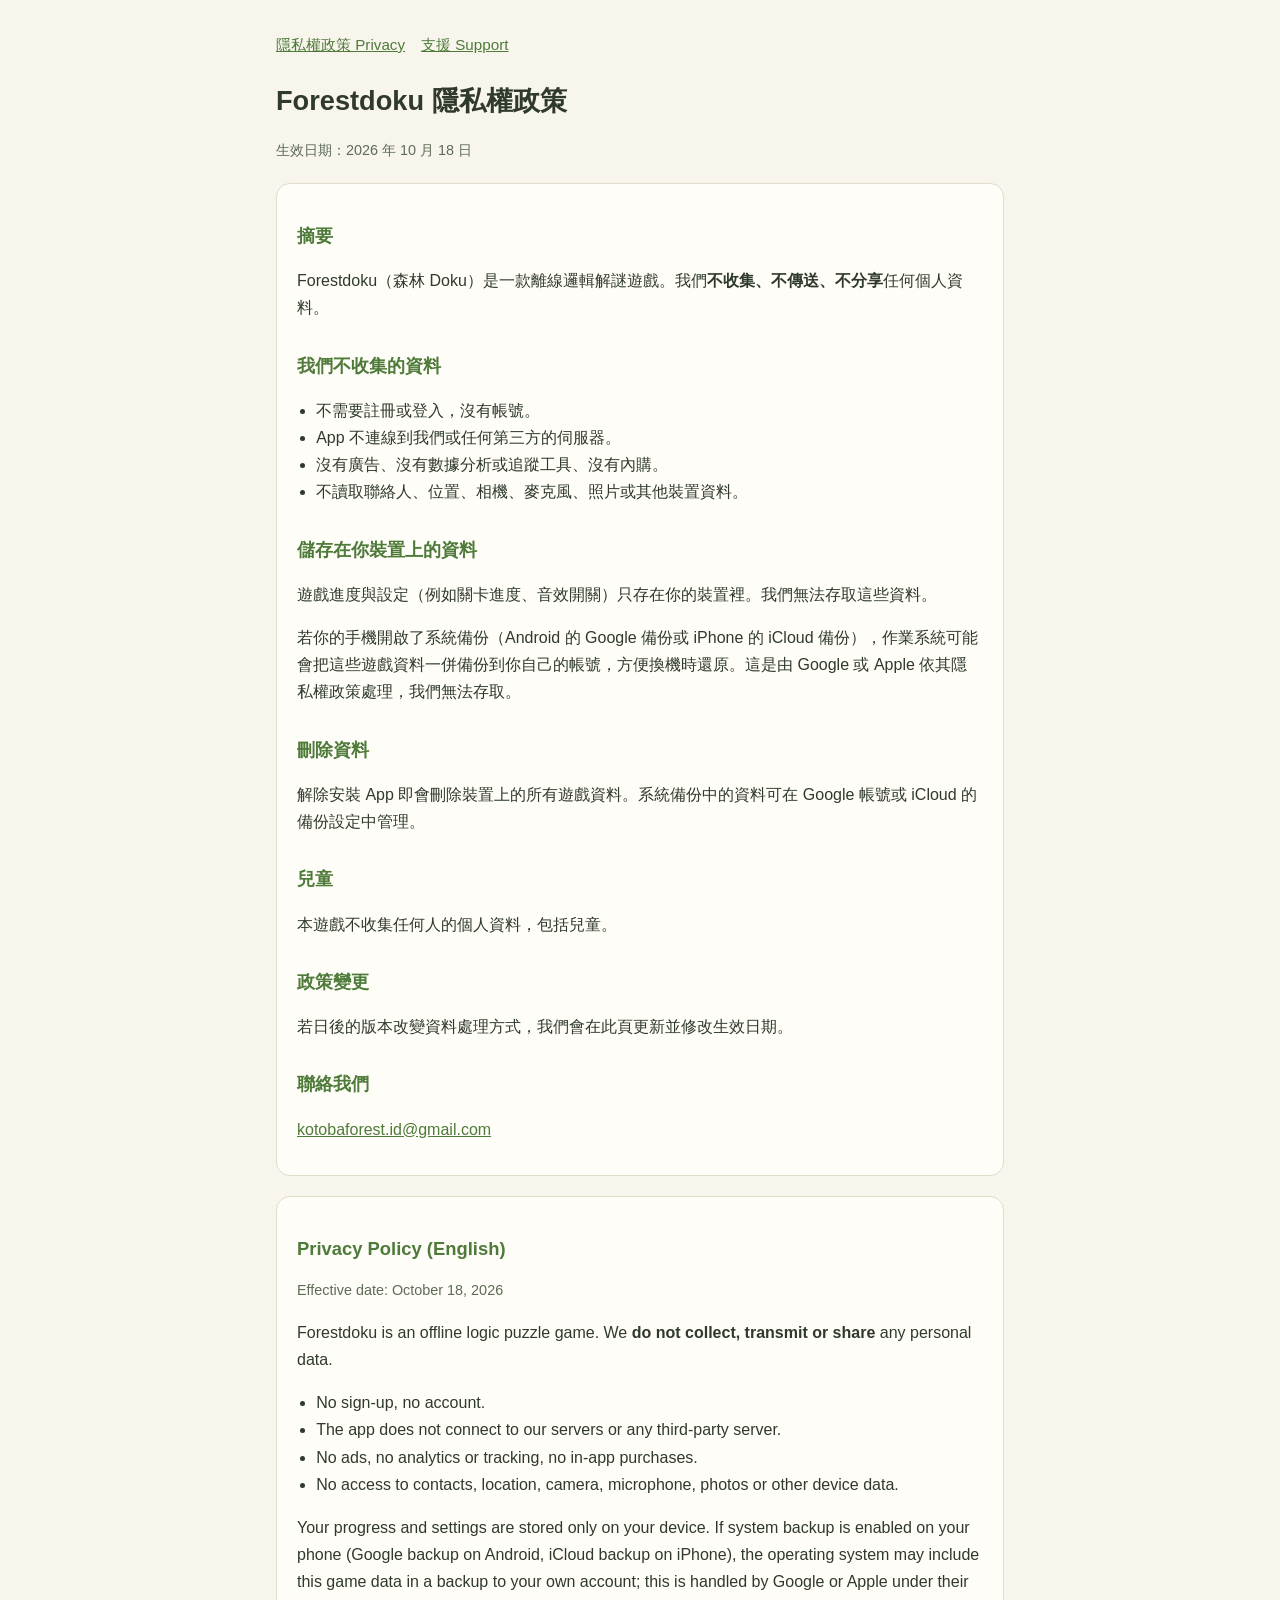
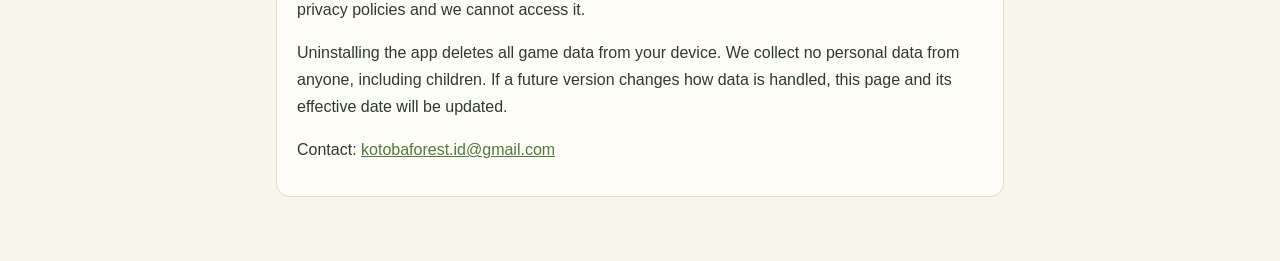
==== index.html @ e59d1b1e "Forestdoku privacy policy and support pages Co-Authored-By: Claude Opus 5.5 <noreply@anthropic.com> " ====
<!doctype html>
<html lang="zh-Hant-TW">
<head>
<meta charset="utf-8">
<meta name="viewport" content="width=device-width, initial-scale=1">
<title>Forestdoku 隱私權政策 Privacy Policy</title>
<link rel="stylesheet" href="style.css">
</head>
<body>
<main>
<nav><a href="./">隱私權政策 Privacy</a><a href="support/">支援 Support</a></nav>
<h1>Forestdoku 隱私權政策</h1>
<p class="meta">生效日期：2026 年 10 月 18 日</p>

<section lang="zh-Hant-TW">
<h2>摘要</h2>
<p>Forestdoku（森林 Doku）是一款離線邏輯解謎遊戲。我們<strong>不收集、不傳送、不分享</strong>任何個人資料。</p>
<h2>我們不收集的資料</h2>
<ul>
<li>不需要註冊或登入，沒有帳號。</li>
<li>App 不連線到我們或任何第三方的伺服器。</li>
<li>沒有廣告、沒有數據分析或追蹤工具、沒有內購。</li>
<li>不讀取聯絡人、位置、相機、麥克風、照片或其他裝置資料。</li>
</ul>
<h2>儲存在你裝置上的資料</h2>
<p>遊戲進度與設定（例如關卡進度、音效開關）只存在你的裝置裡。我們無法存取這些資料。</p>
<p>若你的手機開啟了系統備份（Android 的 Google 備份或 iPhone 的 iCloud 備份），作業系統可能會把這些遊戲資料一併備份到你自己的帳號，方便換機時還原。這是由 Google 或 Apple 依其隱私權政策處理，我們無法存取。</p>
<h2>刪除資料</h2>
<p>解除安裝 App 即會刪除裝置上的所有遊戲資料。系統備份中的資料可在 Google 帳號或 iCloud 的備份設定中管理。</p>
<h2>兒童</h2>
<p>本遊戲不收集任何人的個人資料，包括兒童。</p>
<h2>政策變更</h2>
<p>若日後的版本改變資料處理方式，我們會在此頁更新並修改生效日期。</p>
<h2>聯絡我們</h2>
<p><a href="mailto:kotobaforest.id@gmail.com">kotobaforest.id@gmail.com</a></p>
</section>

<section lang="en">
<h2>Privacy Policy (English)</h2>
<p class="meta">Effective date: October 18, 2026</p>
<p>Forestdoku is an offline logic puzzle game. We <strong>do not collect, transmit or share</strong> any personal data.</p>
<ul>
<li>No sign-up, no account.</li>
<li>The app does not connect to our servers or any third-party server.</li>
<li>No ads, no analytics or tracking, no in-app purchases.</li>
<li>No access to contacts, location, camera, microphone, photos or other device data.</li>
</ul>
<p>Your progress and settings are stored only on your device. If system backup is enabled on your phone (Google backup on Android, iCloud backup on iPhone), the operating system may include this game data in a backup to your own account; this is handled by Google or Apple under their privacy policies and we cannot access it.</p>
<p>Uninstalling the app deletes all game data from your device. We collect no personal data from anyone, including children. If a future version changes how data is handled, this page and its effective date will be updated.</p>
<p>Contact: <a href="mailto:kotobaforest.id@gmail.com">kotobaforest.id@gmail.com</a></p>
</section>
</main>
</body>
</html>
---- style.css ----
:root{--bg:#F8F5ED;--ink:#2F3A2C;--muted:#5D6B57;--leaf:#4E7A3A;--card:#FFFDF7;--line:#E2DCCB}
@media (prefers-color-scheme:dark){:root{--bg:#1B2118;--ink:#E9EEDF;--muted:#B5C2AA;--leaf:#9BC67F;--card:#232B20;--line:#3A4535}}
*{box-sizing:border-box}body{margin:0;background:var(--bg);color:var(--ink);font:16px/1.7 -apple-system,BlinkMacSystemFont,"PingFang TC","Noto Sans TC",sans-serif}
main{max-width:760px;margin:0 auto;padding:32px 16px 64px}h1{font-size:1.7rem;margin:0 0 4px}h2{font-size:1.15rem;margin:28px 0 8px;color:var(--leaf)}
.meta{color:var(--muted);font-size:.9rem}section{background:var(--card);border:1px solid var(--line);border-radius:14px;padding:8px 20px 16px;margin-top:20px}
a{color:var(--leaf)}nav{display:flex;gap:16px;margin-bottom:20px;font-size:.95rem}ul{padding-left:1.2em}
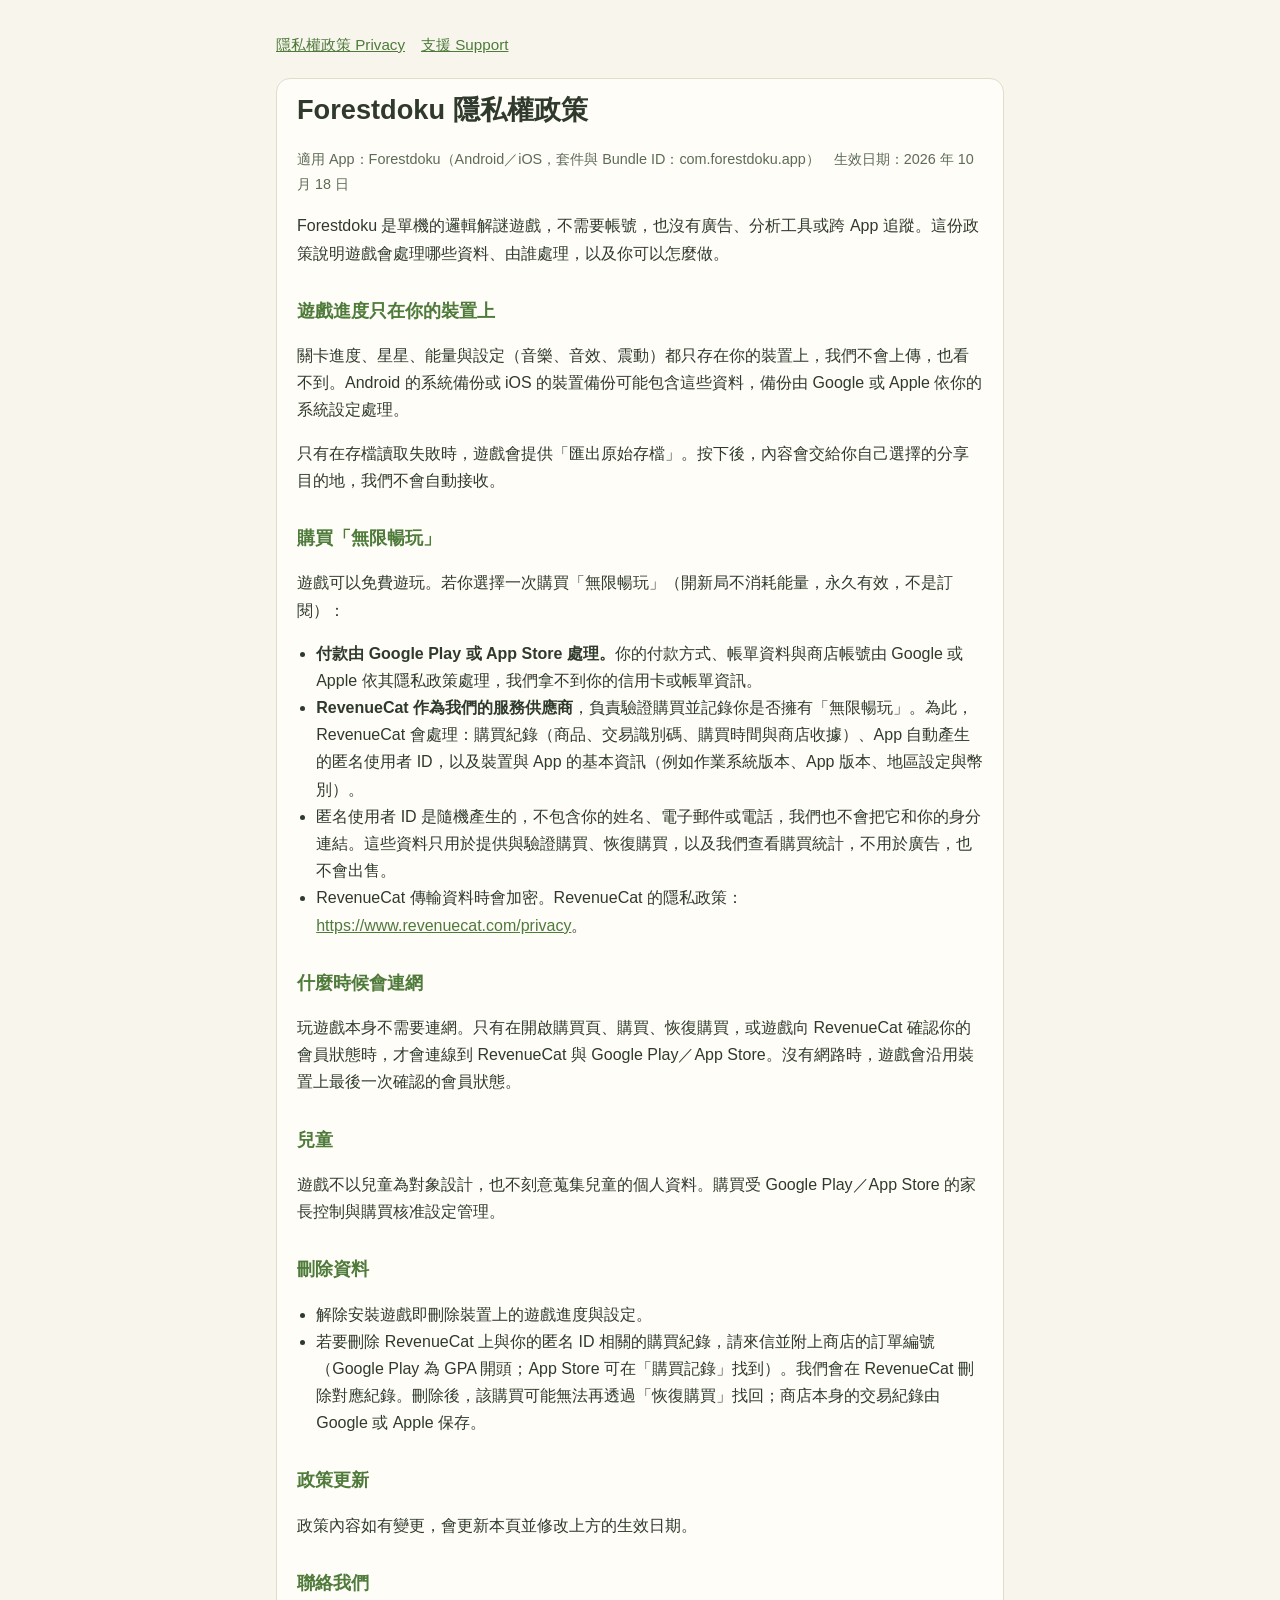
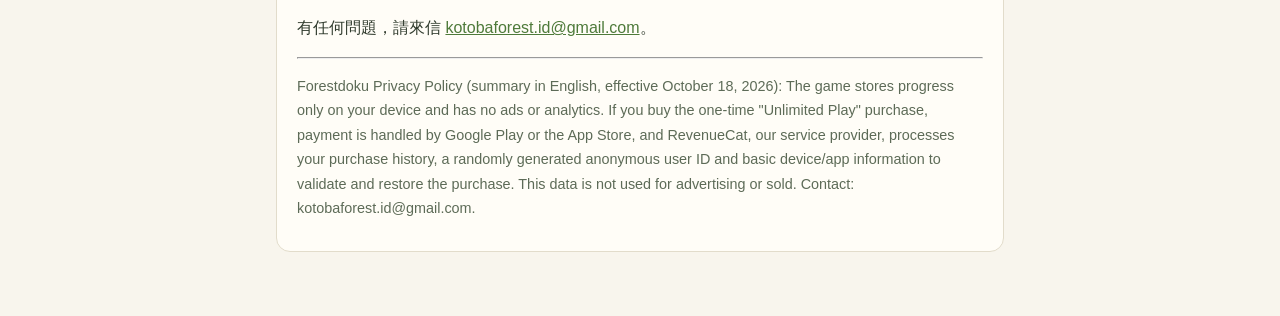
==== commit 32431282: "Privacy policy: one-time Unlimited Play purchase via Google Play / App Store and RevenueCat; support" ====
--- a/index.html
+++ b/index.html
@@ -9,45 +9,45 @@
 <body>
 <main>
 <nav><a href="./">隱私權政策 Privacy</a><a href="support/">支援 Support</a></nav>
-<h1>Forestdoku 隱私權政策</h1>
-<p class="meta">生效日期：2026 年 10 月 18 日</p>
+<section>
+  <h1>Forestdoku 隱私權政策</h1>
+  <p class="meta">適用 App：Forestdoku（Android／iOS，套件與 Bundle ID：com.forestdoku.app）　生效日期：2026 年 10 月 18 日</p>
 
-<section lang="zh-Hant-TW">
-<h2>摘要</h2>
-<p>Forestdoku（森林 Doku）是一款離線邏輯解謎遊戲。我們<strong>不收集、不傳送、不分享</strong>任何個人資料。</p>
-<h2>我們不收集的資料</h2>
-<ul>
-<li>不需要註冊或登入，沒有帳號。</li>
-<li>App 不連線到我們或任何第三方的伺服器。</li>
-<li>沒有廣告、沒有數據分析或追蹤工具、沒有內購。</li>
-<li>不讀取聯絡人、位置、相機、麥克風、照片或其他裝置資料。</li>
-</ul>
-<h2>儲存在你裝置上的資料</h2>
-<p>遊戲進度與設定（例如關卡進度、音效開關）只存在你的裝置裡。我們無法存取這些資料。</p>
-<p>若你的手機開啟了系統備份（Android 的 Google 備份或 iPhone 的 iCloud 備份），作業系統可能會把這些遊戲資料一併備份到你自己的帳號，方便換機時還原。這是由 Google 或 Apple 依其隱私權政策處理，我們無法存取。</p>
-<h2>刪除資料</h2>
-<p>解除安裝 App 即會刪除裝置上的所有遊戲資料。系統備份中的資料可在 Google 帳號或 iCloud 的備份設定中管理。</p>
-<h2>兒童</h2>
-<p>本遊戲不收集任何人的個人資料，包括兒童。</p>
-<h2>政策變更</h2>
-<p>若日後的版本改變資料處理方式，我們會在此頁更新並修改生效日期。</p>
-<h2>聯絡我們</h2>
-<p><a href="mailto:kotobaforest.id@gmail.com">kotobaforest.id@gmail.com</a></p>
-</section>
+  <p>Forestdoku 是單機的邏輯解謎遊戲，不需要帳號，也沒有廣告、分析工具或跨 App 追蹤。這份政策說明遊戲會處理哪些資料、由誰處理，以及你可以怎麼做。</p>
 
-<section lang="en">
-<h2>Privacy Policy (English)</h2>
-<p class="meta">Effective date: October 18, 2026</p>
-<p>Forestdoku is an offline logic puzzle game. We <strong>do not collect, transmit or share</strong> any personal data.</p>
-<ul>
-<li>No sign-up, no account.</li>
-<li>The app does not connect to our servers or any third-party server.</li>
-<li>No ads, no analytics or tracking, no in-app purchases.</li>
-<li>No access to contacts, location, camera, microphone, photos or other device data.</li>
-</ul>
-<p>Your progress and settings are stored only on your device. If system backup is enabled on your phone (Google backup on Android, iCloud backup on iPhone), the operating system may include this game data in a backup to your own account; this is handled by Google or Apple under their privacy policies and we cannot access it.</p>
-<p>Uninstalling the app deletes all game data from your device. We collect no personal data from anyone, including children. If a future version changes how data is handled, this page and its effective date will be updated.</p>
-<p>Contact: <a href="mailto:kotobaforest.id@gmail.com">kotobaforest.id@gmail.com</a></p>
+  <h2>遊戲進度只在你的裝置上</h2>
+  <p>關卡進度、星星、能量與設定（音樂、音效、震動）都只存在你的裝置上，我們不會上傳，也看不到。Android 的系統備份或 iOS 的裝置備份可能包含這些資料，備份由 Google 或 Apple 依你的系統設定處理。</p>
+  <p>只有在存檔讀取失敗時，遊戲會提供「匯出原始存檔」。按下後，內容會交給你自己選擇的分享目的地，我們不會自動接收。</p>
+
+  <h2>購買「無限暢玩」</h2>
+  <p>遊戲可以免費遊玩。若你選擇一次購買「無限暢玩」（開新局不消耗能量，永久有效，不是訂閱）：</p>
+  <ul>
+    <li><strong>付款由 Google Play 或 App Store 處理。</strong>你的付款方式、帳單資料與商店帳號由 Google 或 Apple 依其隱私政策處理，我們拿不到你的信用卡或帳單資訊。</li>
+    <li><strong>RevenueCat 作為我們的服務供應商</strong>，負責驗證購買並記錄你是否擁有「無限暢玩」。為此，RevenueCat 會處理：購買紀錄（商品、交易識別碼、購買時間與商店收據）、App 自動產生的匿名使用者 ID，以及裝置與 App 的基本資訊（例如作業系統版本、App 版本、地區設定與幣別）。</li>
+    <li>匿名使用者 ID 是隨機產生的，不包含你的姓名、電子郵件或電話，我們也不會把它和你的身分連結。這些資料只用於提供與驗證購買、恢復購買，以及我們查看購買統計，不用於廣告，也不會出售。</li>
+    <li>RevenueCat 傳輸資料時會加密。RevenueCat 的隱私政策：<a href="https://www.revenuecat.com/privacy">https://www.revenuecat.com/privacy</a>。</li>
+  </ul>
+
+  <h2>什麼時候會連網</h2>
+  <p>玩遊戲本身不需要連網。只有在開啟購買頁、購買、恢復購買，或遊戲向 RevenueCat 確認你的會員狀態時，才會連線到 RevenueCat 與 Google Play／App Store。沒有網路時，遊戲會沿用裝置上最後一次確認的會員狀態。</p>
+
+  <h2>兒童</h2>
+  <p>遊戲不以兒童為對象設計，也不刻意蒐集兒童的個人資料。購買受 Google Play／App Store 的家長控制與購買核准設定管理。</p>
+
+  <h2>刪除資料</h2>
+  <ul>
+    <li>解除安裝遊戲即刪除裝置上的遊戲進度與設定。</li>
+    <li>若要刪除 RevenueCat 上與你的匿名 ID 相關的購買紀錄，請來信並附上商店的訂單編號（Google Play 為 GPA 開頭；App Store 可在「購買記錄」找到）。我們會在 RevenueCat 刪除對應紀錄。刪除後，該購買可能無法再透過「恢復購買」找回；商店本身的交易紀錄由 Google 或 Apple 保存。</li>
+  </ul>
+
+  <h2>政策更新</h2>
+  <p>政策內容如有變更，會更新本頁並修改上方的生效日期。</p>
+
+  <h2>聯絡我們</h2>
+  <p>有任何問題，請來信 <a href="mailto:kotobaforest.id@gmail.com">kotobaforest.id@gmail.com</a>。</p>
+
+  <hr>
+  <p class="meta" lang="en">Forestdoku Privacy Policy (summary in English, effective October 18, 2026): The game stores progress only on your device and has no ads or analytics. If you buy the one-time "Unlimited Play" purchase, payment is handled by Google Play or the App Store, and RevenueCat, our service provider, processes your purchase history, a randomly generated anonymous user ID and basic device/app information to validate and restore the purchase. This data is not used for advertising or sold. Contact: kotobaforest.id@gmail.com.</p>
 </section>
 </main>
 </body>
